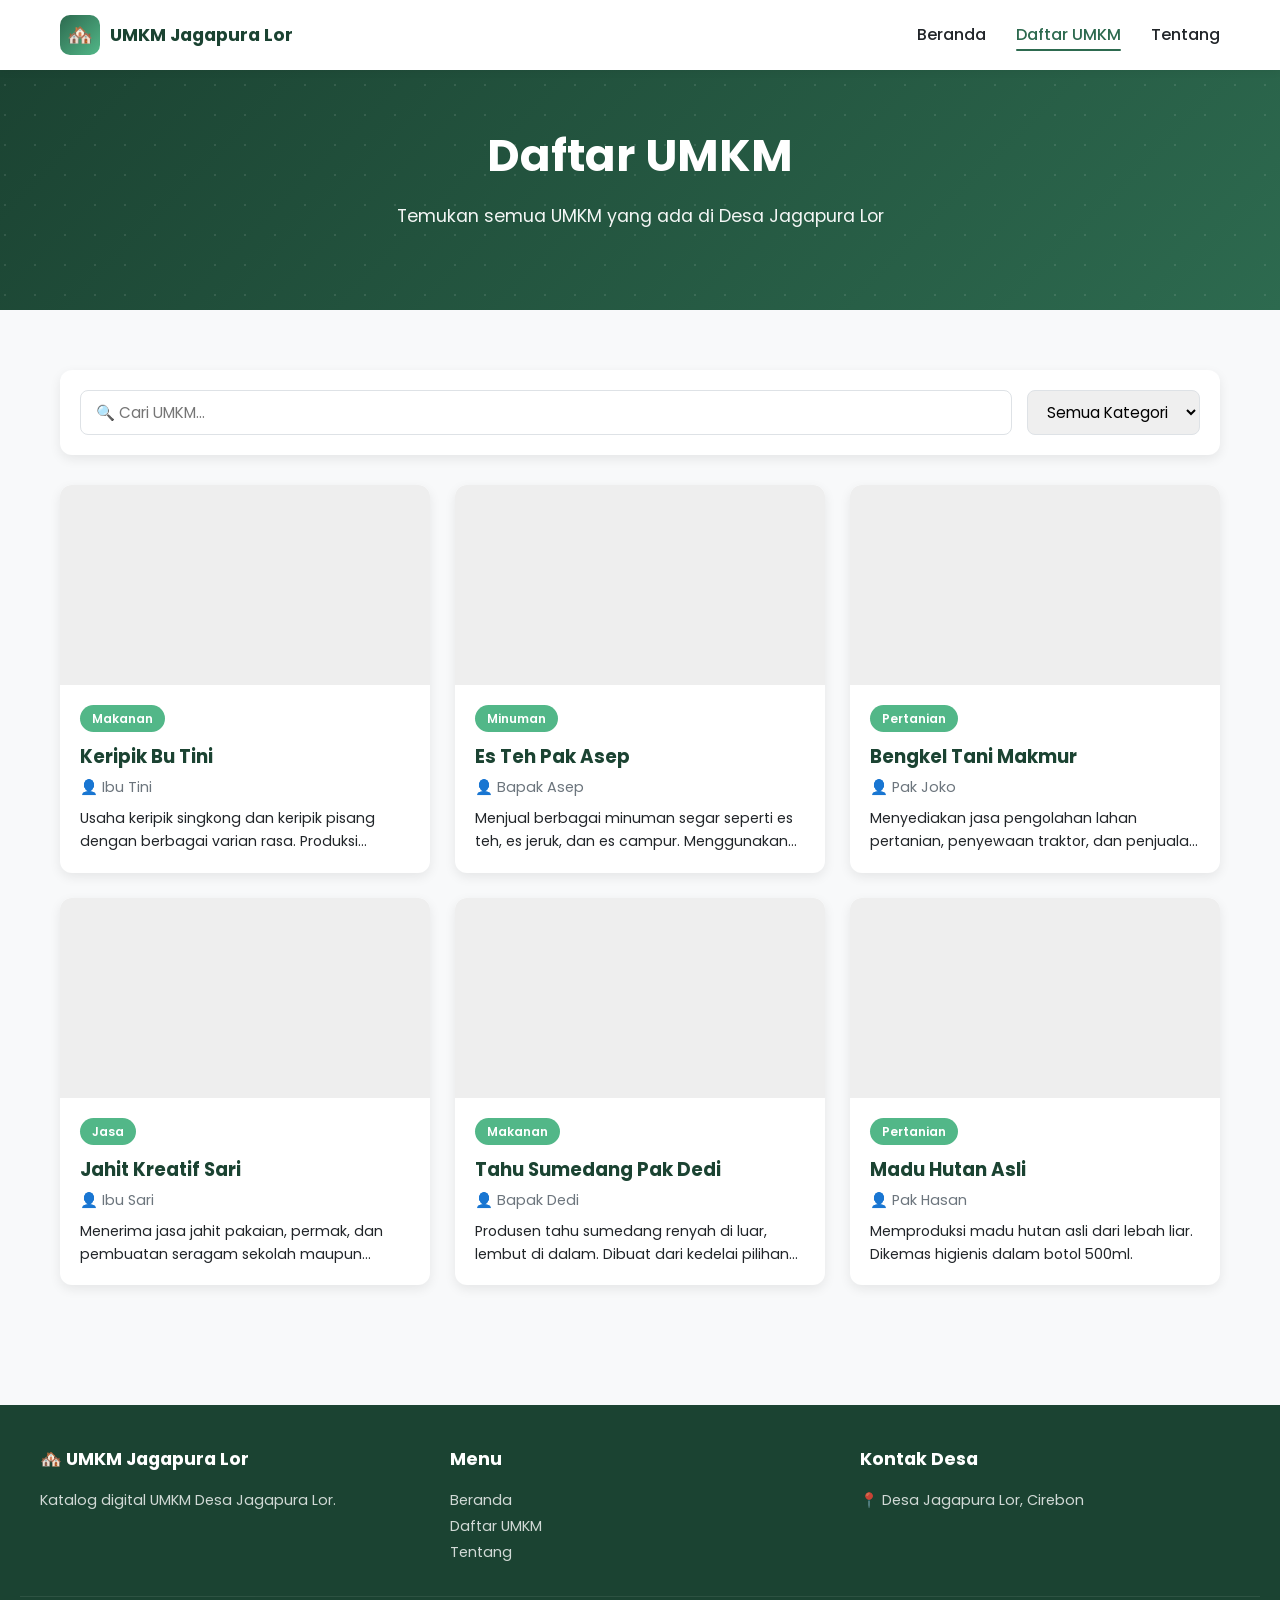
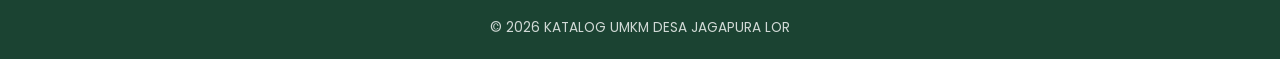
==== daftar-umkm.html @ 34a9559e "Create daftar-umkm.html" ====
<!DOCTYPE html>
<html lang="id">
<head>
  <meta charset="UTF-8">
  <meta name="viewport" content="width=device-width, initial-scale=1.0">
  <title>Daftar UMKM - Desa Jagapura Lor</title>
  <link rel="preconnect" href="https://fonts.googleapis.com">
  <link href="https://fonts.googleapis.com/css2?family=Poppins:wght@400;500;600;700&display=swap" rel="stylesheet">
  <link rel="stylesheet" href="css/style.css">
</head>
<body>

  <!-- NAVBAR -->
  <nav class="navbar">
    <div class="nav-container">
      <a href="index.html" class="logo">
        <div class="logo-icon">🏘️</div>
        <span>UMKM Jagapura Lor</span>
      </a>
      <ul class="nav-links">
        <li><a href="index.html">Beranda</a></li>
        <li><a href="daftar-umkm.html" class="active">Daftar UMKM</a></li>
        <li><a href="tentang.html">Tentang</a></li>
      </ul>
      <button class="menu-toggle">☰</button>
    </div>
  </nav>

  <!-- HEADER -->
  <section class="hero" style="padding: 50px 20px;">
    <div class="hero-content">
      <h1>Daftar UMKM</h1>
      <p>Temukan semua UMKM yang ada di Desa Jagapura Lor</p>
    </div>
  </section>

  <!-- DAFTAR -->
  <section class="section">
    <div class="container">
      <!-- FILTER -->
      <div class="filter-bar">
        <input type="text" id="searchInput" placeholder="🔍 Cari UMKM...">
        <select id="kategoriSelect">
          <option value="">Semua Kategori</option>
        </select>
      </div>

      <!-- GRID -->
      <div class="umkm-grid" id="umkmGrid">
        <div class="loading" style="grid-column: 1/-1;">Memuat data...</div>
      </div>
    </div>
  </section>

  <!-- FOOTER -->
  <footer class="footer">
    <div class="footer-content">
      <div>
        <h4>🏘️ UMKM Jagapura Lor</h4>
        <p>Katalog digital UMKM Desa Jagapura Lor.</p>
      </div>
      <div>
        <h4>Menu</h4>
        <p><a href="index.html">Beranda</a></p>
        <p><a href="daftar-umkm.html">Daftar UMKM</a></p>
        <p><a href="tentang.html">Tentang</a></p>
      </div>
      <div>
        <h4>Kontak Desa</h4>
        <p>📍 Desa Jagapura Lor, Cirebon</p>
      </div>
    </div>
    <div class="footer-bottom">
      © 2026 KATALOG UMKM DESA JAGAPURA LOR
    </div>
  </footer>

  <script src="js/app.js"></script>
</body>
</html>
---- css/style.css ----
/* ============ RESET & BASE ============ */
* { margin: 0; padding: 0; box-sizing: border-box; }

:root {
  --primary: #2d6a4f;
  --primary-dark: #1b4332;
  --primary-light: #52b788;
  --accent: #f4a261;
  --bg: #f8f9fa;
  --white: #ffffff;
  --text: #212529;
  --text-light: #6c757d;
  --border: #dee2e6;
  --shadow: 0 4px 12px rgba(0,0,0,0.08);
  --shadow-hover: 0 8px 24px rgba(0,0,0,0.12);
  --radius: 12px;
}

body {
  font-family: 'Poppins', -apple-system, BlinkMacSystemFont, sans-serif;
  background: var(--bg);
  color: var(--text);
  line-height: 1.6;
  min-height: 100vh;
}

a { text-decoration: none; color: inherit; }
img { max-width: 100%; display: block; }

.container {
  max-width: 1200px;
  margin: 0 auto;
  padding: 0 20px;
}

/* ============ NAVBAR ============ */
.navbar {
  background: var(--white);
  box-shadow: 0 2px 8px rgba(0,0,0,0.05);
  position: sticky;
  top: 0;
  z-index: 100;
}
.nav-container {
  display: flex;
  justify-content: space-between;
  align-items: center;
  padding: 15px 20px;
  max-width: 1200px;
  margin: 0 auto;
}
.logo {
  display: flex;
  align-items: center;
  gap: 10px;
  font-weight: 700;
  font-size: 1.1rem;
  color: var(--primary-dark);
}
.logo-icon {
  width: 40px; height: 40px;
  background: linear-gradient(135deg, var(--primary), var(--primary-light));
  border-radius: 10px;
  display: flex; align-items: center; justify-content: center;
  color: white; font-size: 1.3rem;
}
.nav-links {
  display: flex;
  gap: 30px;
  list-style: none;
}
.nav-links a {
  font-weight: 500;
  color: var(--text);
  transition: color 0.3s;
  position: relative;
}
.nav-links a:hover,
.nav-links a.active { color: var(--primary); }
.nav-links a.active::after {
  content: '';
  position: absolute;
  bottom: -5px; left: 0;
  width: 100%; height: 2px;
  background: var(--primary);
  border-radius: 2px;
}
.menu-toggle { display: none; background: none; border: none; font-size: 1.5rem; cursor: pointer; }

/* ============ HERO ============ */
.hero {
  background: linear-gradient(135deg, var(--primary-dark), var(--primary));
  color: white;
  padding: 80px 20px 100px;
  text-align: center;
  position: relative;
  overflow: hidden;
}
.hero::before {
  content: '';
  position: absolute;
  top: -50%; left: -50%;
  width: 200%; height: 200%;
  background: radial-gradient(circle, rgba(255,255,255,0.1) 1px, transparent 1px);
  background-size: 30px 30px;
  animation: moveBg 20s linear infinite;
}
@keyframes moveBg {
  from { transform: translate(0,0); }
  to { transform: translate(30px,30px); }
}
.hero-content { position: relative; z-index: 1; max-width: 800px; margin: 0 auto; }
.hero h1 {
  font-size: 2.8rem;
  margin-bottom: 10px;
  font-weight: 700;
}
.hero p {
  font-size: 1.1rem;
  opacity: 0.95;
  margin-bottom: 30px;
}
.search-box {
  background: white;
  border-radius: 50px;
  padding: 8px 8px 8px 25px;
  display: flex;
  align-items: center;
  max-width: 500px;
  margin: 0 auto;
  box-shadow: var(--shadow-hover);
}
.search-box input {
  flex: 1;
  border: none;
  outline: none;
  font-size: 1rem;
  padding: 10px 0;
  font-family: inherit;
}
.search-box button {
  background: var(--accent);
  color: white;
  border: none;
  padding: 12px 25px;
  border-radius: 50px;
  font-weight: 600;
  cursor: pointer;
  transition: background 0.3s;
}
.search-box button:hover { background: #e76f51; }

/* ============ SECTION ============ */
.section {
  padding: 60px 0;
}
.section-title {
  text-align: center;
  margin-bottom: 40px;
}
.section-title h2 {
  font-size: 2rem;
  color: var(--primary-dark);
  margin-bottom: 8px;
}
.section-title p {
  color: var(--text-light);
}

/* ============ KATEGORI ============ */
.kategori-grid {
  display: grid;
  grid-template-columns: repeat(auto-fit, minmax(180px, 1fr));
  gap: 20px;
}
.kategori-card {
  background: white;
  padding: 30px 20px;
  border-radius: var(--radius);
  text-align: center;
  box-shadow: var(--shadow);
  cursor: pointer;
  transition: all 0.3s;
  border: 2px solid transparent;
}
.kategori-card:hover {
  transform: translateY(-5px);
  border-color: var(--primary-light);
  box-shadow: var(--shadow-hover);
}
.kategori-icon {
  font-size: 2.5rem;
  margin-bottom: 10px;
}
.kategori-card h3 {
  color: var(--primary-dark);
  font-size: 1.1rem;
}
.kategori-card span {
  color: var(--text-light);
  font-size: 0.85rem;
}

/* ============ CARD UMKM ============ */
.umkm-grid {
  display: grid;
  grid-template-columns: repeat(auto-fill, minmax(280px, 1fr));
  gap: 25px;
}
.umkm-card {
  background: white;
  border-radius: var(--radius);
  overflow: hidden;
  box-shadow: var(--shadow);
  transition: all 0.3s;
  cursor: pointer;
}
.umkm-card:hover {
  transform: translateY(-5px);
  box-shadow: var(--shadow-hover);
}
.umkm-card-img {
  width: 100%;
  height: 200px;
  object-fit: cover;
  background: #eee;
}
.umkm-card-body { padding: 20px; }
.kategori-badge {
  display: inline-block;
  background: var(--primary-light);
  color: white;
  padding: 4px 12px;
  border-radius: 20px;
  font-size: 0.75rem;
  font-weight: 600;
  margin-bottom: 10px;
}
.umkm-card-body h3 {
  font-size: 1.15rem;
  color: var(--primary-dark);
  margin-bottom: 5px;
}
.umkm-card-body .owner {
  color: var(--text-light);
  font-size: 0.9rem;
  margin-bottom: 8px;
}
.umkm-card-body .desc {
  color: var(--text);
  font-size: 0.88rem;
  display: -webkit-box;
  -webkit-line-clamp: 2;
  -webkit-box-orient: vertical;
  overflow: hidden;
}

/* ============ FILTER ============ */
.filter-bar {
  background: white;
  padding: 20px;
  border-radius: var(--radius);
  box-shadow: var(--shadow);
  margin-bottom: 30px;
  display: flex;
  flex-wrap: wrap;
  gap: 15px;
  align-items: center;
}
.filter-bar input,
.filter-bar select {
  padding: 10px 15px;
  border: 1px solid var(--border);
  border-radius: 8px;
  font-size: 0.95rem;
  font-family: inherit;
  outline: none;
  transition: border 0.3s;
}
.filter-bar input { flex: 1; min-width: 200px; }
.filter-bar input:focus,
.filter-bar select:focus { border-color: var(--primary); }

/* ============ DETAIL PAGE ============ */
.detail-container {
  padding: 40px 0;
}
.back-btn {
  display: inline-flex;
  align-items: center;
  gap: 8px;
  color: var(--primary);
  font-weight: 500;
  margin-bottom: 20px;
  cursor: pointer;
}
.back-btn:hover { color: var(--primary-dark); }

.detail-card {
  background: white;
  border-radius: var(--radius);
  overflow: hidden;
  box-shadow: var(--shadow);
  display: grid;
  grid-template-columns: 1fr 1fr;
  gap: 0;
}
.detail-img {
  width: 100%;
  height: 100%;
  min-height: 400px;
  object-fit: cover;
}
.detail-info { padding: 40px; }
.detail-info .kategori-badge { margin-bottom: 15px; }
.detail-info h1 {
  font-size: 2rem;
  color: var(--primary-dark);
  margin-bottom: 10px;
}
.detail-info .owner {
  color: var(--text-light);
  margin-bottom: 20px;
  font-size: 1rem;
}
.info-item {
  display: flex;
  gap: 10px;
  margin-bottom: 12px;
  align-items: flex-start;
}
.info-item .icon {
  font-size: 1.2rem;
  flex-shrink: 0;
}
.info-item strong { color: var(--primary-dark); }
.detail-desc {
  margin-top: 20px;
  padding-top: 20px;
  border-top: 1px solid var(--border);
  color: var(--text);
  line-height: 1.7;
}

/* ============ PRODUK ============ */
.produk-section {
  margin-top: 40px;
}
.produk-section h2 {
  color: var(--primary-dark);
  margin-bottom: 20px;
  font-size: 1.5rem;
}
.produk-grid {
  display: grid;
  grid-template-columns: repeat(auto-fill, minmax(220px, 1fr));
  gap: 20px;
}
.produk-card {
  background: white;
  border-radius: var(--radius);
  overflow: hidden;
  box-shadow: var(--shadow);
  transition: transform 0.3s;
}
.produk-card:hover { transform: translateY(-3px); }
.produk-card img {
  width: 100%;
  height: 160px;
  object-fit: cover;
}
.produk-card-body { padding: 15px; }
.produk-card-body h4 {
  font-size: 0.95rem;
  margin-bottom: 5px;
  color: var(--primary-dark);
}
.produk-card-body .harga {
  color: var(--accent);
  font-weight: 700;
  font-size: 1.1rem;
}

/* ============ WA BUTTON ============ */
.wa-btn {
  display: inline-flex;
  align-items: center;
  gap: 10px;
  background: #25D366;
  color: white;
  padding: 12px 25px;
  border-radius: 50px;
  font-weight: 600;
  margin-top: 20px;
  transition: all 0.3s;
}
.wa-btn:hover {
  background: #1da851;
  transform: translateY(-2px);
}

/* ============ TENTANG ============ */
.tentang-hero {
  background: linear-gradient(135deg, var(--primary-dark), var(--primary));
  color: white;
  padding: 60px 20px;
  text-align: center;
}
.tentang-hero h1 { font-size: 2.5rem; margin-bottom: 10px; }
.tentang-content {
  background: white;
  padding: 40px;
  border-radius: var(--radius);
  box-shadow: var(--shadow);
  margin: -40px auto 40px;
  max-width: 900px;
  position: relative;
  z-index: 2;
}
.tentang-content h2 {
  color: var(--primary-dark);
  margin: 25px 0 15px;
  font-size: 1.4rem;
}
.tentang-content p {
  margin-bottom: 15px;
  color: var(--text);
  line-height: 1.8;
}
.tentang-content ul {
  margin: 15px 0 15px 20px;
  color: var(--text);
}
.tentang-content ul li { margin-bottom: 8px; }

.flow-diagram {
  background: var(--bg);
  padding: 25px;
  border-radius: var(--radius);
  margin: 20px 0;
  font-family: 'Courier New', monospace;
  font-size: 0.9rem;
  line-height: 1.8;
  color: var(--primary-dark);
  white-space: pre;
  overflow-x: auto;
}

/* ============ FOOTER ============ */
.footer {
  background: var(--primary-dark);
  color: white;
  padding: 40px 20px 20px;
  margin-top: 60px;
}
.footer-content {
  max-width: 1200px;
  margin: 0 auto;
  display: grid;
  grid-template-columns: repeat(auto-fit, minmax(250px, 1fr));
  gap: 30px;
  margin-bottom: 30px;
}
.footer h4 { margin-bottom: 15px; font-size: 1.1rem; }
.footer p, .footer a {
  color: rgba(255,255,255,0.8);
  font-size: 0.9rem;
  line-height: 1.8;
}
.footer a:hover { color: var(--accent); }
.footer-bottom {
  text-align: center;
  padding-top: 20px;
  border-top: 1px solid rgba(255,255,255,0.1);
  font-size: 0.85rem;
  opacity: 0.8;
}

/* ============ EMPTY STATE ============ */
.empty-state {
  text-align: center;
  padding: 60px 20px;
  color: var(--text-light);
}
.empty-state .icon { font-size: 4rem; margin-bottom: 15px; }

/* ============ LOADING ============ */
.loading {
  text-align: center;
  padding: 40px;
  color: var(--text-light);
}

/* ============ RESPONSIVE ============ */
@media (max-width: 768px) {
  .hero h1 { font-size: 2rem; }
  .hero p { font-size: 1rem; }
  .nav-links {
    display: none;
    position: absolute;
    top: 70px; left: 0; right: 0;
    background: white;
    flex-direction: column;
    padding: 20px;
    box-shadow: var(--shadow);
  }
  .nav-links.show { display: flex; }
  .menu-toggle { display: block; }
  .detail-card { grid-template-columns: 1fr; }
  .detail-img { min-height: 250px; }
  .detail-info { padding: 25px; }
  .detail-info h1 { font-size: 1.5rem; }
  .tentang-content { padding: 25px; margin: -20px 15px 30px; }
  .section-title h2 { font-size: 1.5rem; }
}
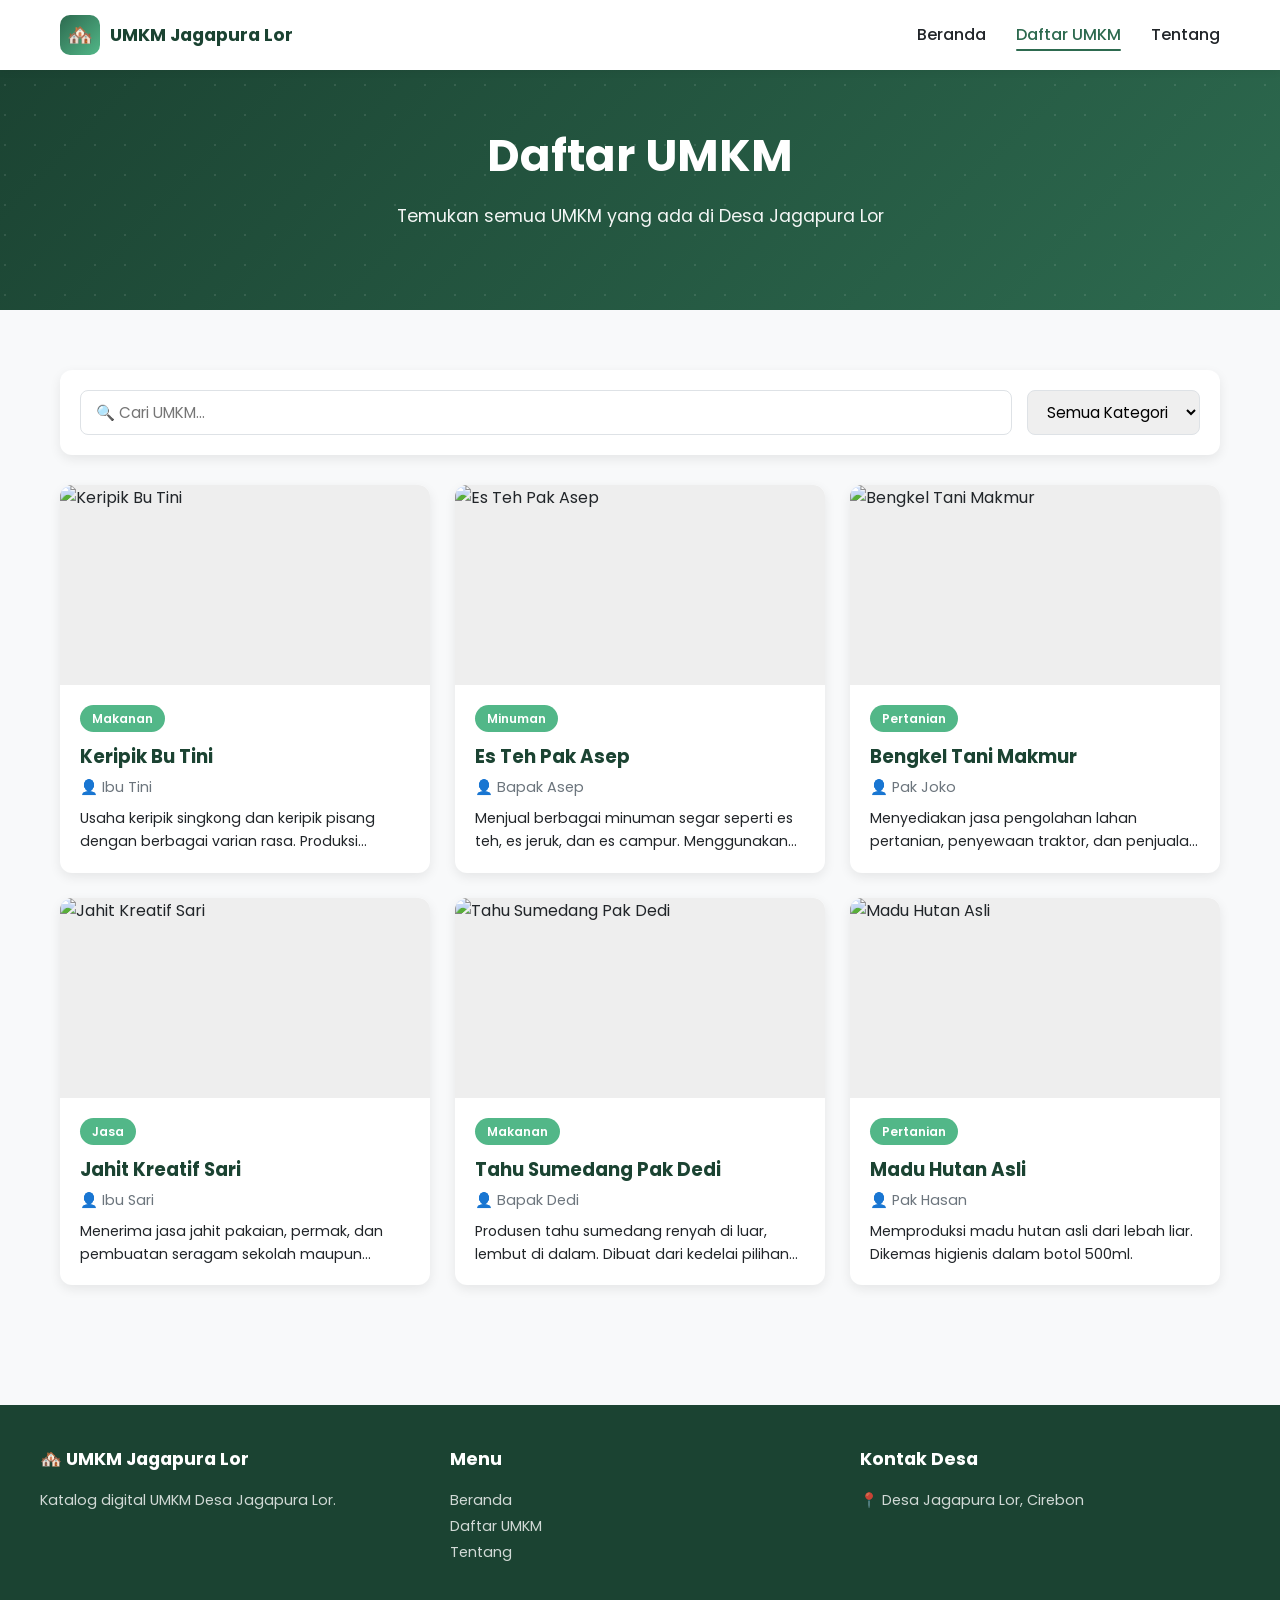
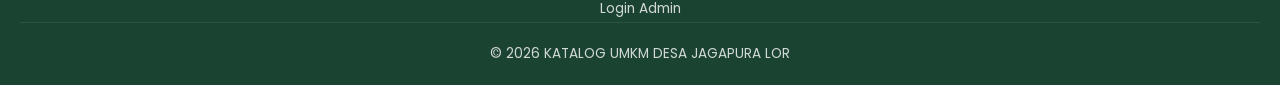
==== commit 4574493c: "Update daftar-umkm.html" ====
--- a/daftar-umkm.html
+++ b/daftar-umkm.html
@@ -70,6 +70,12 @@
         <p>📍 Desa Jagapura Lor, Cirebon</p>
       </div>
     </div>
+    <!-- Di footer, sebelum footer-bottom -->
+<p style="text-align: center; margin-top: 20px;">
+  <a href="login.html" style="color: var(--gray-500); font-size: 0.85rem;">
+     Login Admin
+  </a>
+</p>
     <div class="footer-bottom">
       © 2026 KATALOG UMKM DESA JAGAPURA LOR
     </div>
